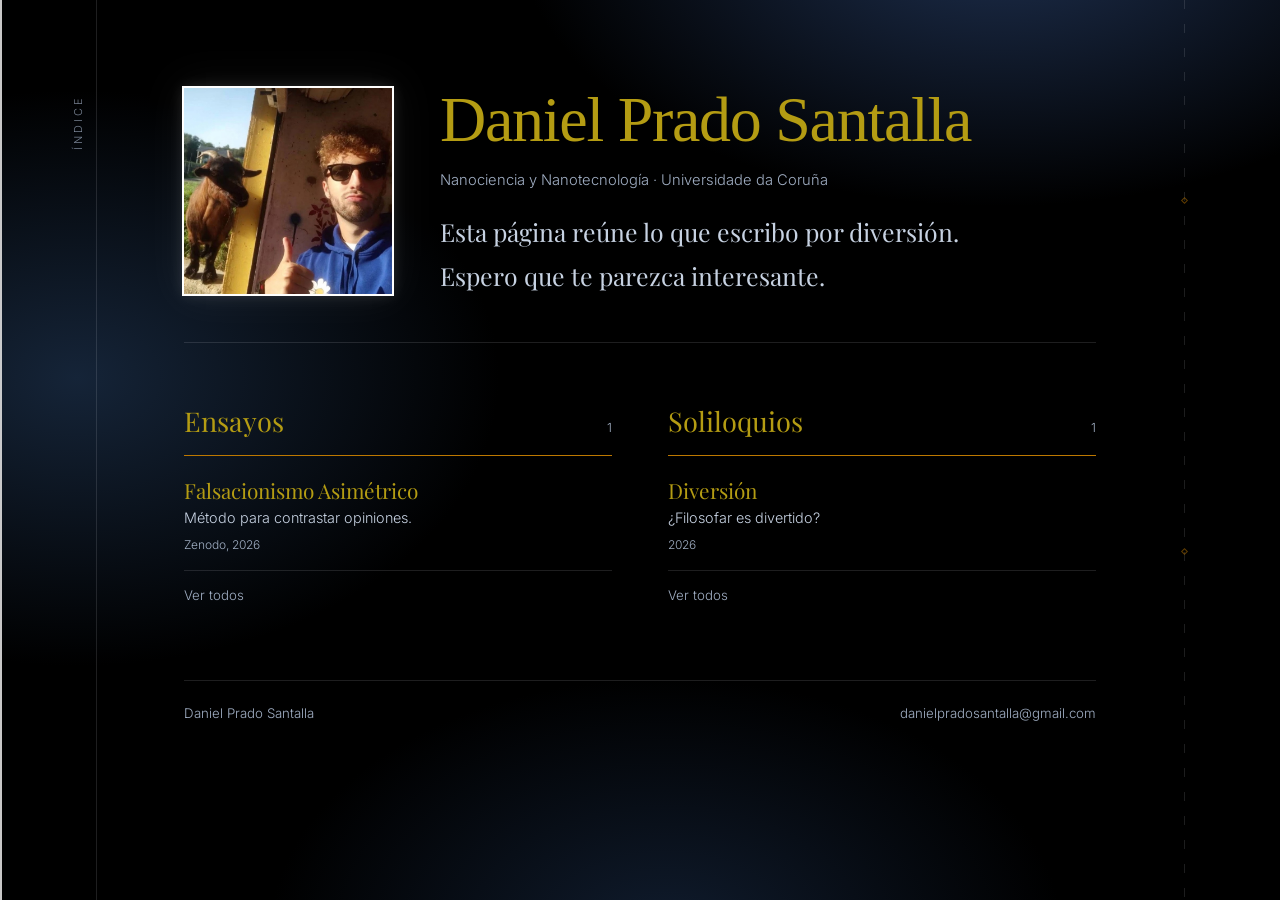
==== index.html @ 39d65ee4 "Add files via upload" ====
<!DOCTYPE html>
<html lang="es">
<head>
<meta charset="utf-8">
<meta name="viewport" content="width=device-width, initial-scale=1">
<title>Daniel Prado Santalla</title>
<meta name="description" content="Ensayos y soliloquios de Daniel Prado Santalla.">

<!-- Icono de la pestaña -->
<link rel="icon" href="favicon-32.png" sizes="32x32" type="image/png">
<link rel="icon" href="favicon.png" sizes="256x256" type="image/png">
<link rel="apple-touch-icon" href="favicon.png">

<!-- Tarjeta que se ve al compartir el enlace. Cuando publiques la web,
     sustituye https://danipradoweb.github.io por su dirección real en las tres líneas. -->
<meta property="og:type" content="website">
<meta property="og:title" content="Daniel Prado Santalla">
<meta property="og:description" content="Ensayos y soliloquios de Daniel Prado Santalla.">
<meta property="og:image" content="https://danipradoweb.github.io/foto.jpg">
<meta property="og:url" content="https://danipradoweb.github.io/">
<meta property="og:locale" content="es_ES">
<meta name="twitter:card" content="summary_large_image">
<link rel="preconnect" href="https://fonts.googleapis.com">
<link rel="preconnect" href="https://fonts.gstatic.com" crossorigin>
<link href="https://fonts.googleapis.com/css2?family=Playfair+Display:wght@400;500&family=Inter:wght@300;400&display=swap" rel="stylesheet">
<link rel="stylesheet" href="estilo.css">
</head>
<body>
<div id="luz"></div>
<div class="margenes" aria-hidden="true">
  <span class="izq"></span>
  <span class="rotulo">ÍNDICE</span>
  <span class="der"></span>
  <span class="punto a"></span>
  <span class="punto b"></span>
</div>
<div class="marco">

  <header class="portada">
    <div class="retrato"><img src="foto.jpg" alt="Daniel Prado Santalla"></div>
    <div>
      <h1 class="nombre">Daniel Prado Santalla</h1>
      <p class="oficio">Nanociencia y Nanotecnología · Universidade da Coruña</p>
      <p class="lema">Esta página reúne lo que escribo por diversión. </p>
      <p class="lema">Espero que te parezca interesante.</p>
    </div>
  </header>

  <div class="patio">

    <section>
      <a class="puerta" href="ensayos.html"><h2>Ensayos</h2><span class="cuenta">1</span></a>

      <a class="obra" href="https://doi.org/10.5281/zenodo.19446046" target="_blank" rel="noopener">
        <span class="titulo">Falsacionismo Asimétrico</span>
        <span class="glosa">Método para contrastar opiniones.</span>
        <span class="anno">Zenodo, 2026</span>
      </a>

      <a class="todos" href="ensayos.html">Ver todos</a>
    </section>

    <section>
      <a class="puerta" href="soliloquios.html"><h2>Soliloquios</h2><span class="cuenta">1</span></a>

      <a class="obra" href="diversion.html">
        <span class="titulo">Diversión</span>
        <span class="glosa">¿Filosofar es divertido?</span>
        <span class="anno">2026</span>
      </a>

      <a class="todos" href="soliloquios.html">Ver todos</a>
    </section>

  </div>

  <!-- ===========================================================
       SECCIÓN DE VÍDEOS. Cuando tengas el canal, saca este bloque
       de entre los comentarios y cámbiale la dirección.
       Para que quede bien, muévelo dentro de <div class="patio">.
  <section>
    <a class="puerta" href="https://www.youtube.com/@TUCANAL" target="_blank" rel="noopener"><h2>Vídeos</h2></a>
  </section>
       =========================================================== -->


  <footer class="pie">
    <span>Daniel Prado Santalla</span>
    <a href="mailto:danielpradosantalla@gmail.com">danielpradosantalla@gmail.com</a>
  </footer>

</div>
<script src="pagina.js"></script>
</body>
</html>
---- estilo.css ----
/* =================================================================
   1. VARIABLES — cambiando estas líneas cambia toda la web
   ================================================================= */
:root{
  --fondo:#000000;      /* azul de fondo */
  --tinta:#b49c13;      /* títulos y texto principal */
  --tinta2:#c7d2e2;     /* descripciones */
  --gris:#a0aec3;       /* años, contadores, texto menor */
  --ambar:#bd7800;      /* enlaces y acentos */
  --raya:rgba(241,244,249,.12);   /* líneas de separación */
  --ancho:62rem;        /* ancho máximo del contenido */
  --franja:6rem;        /* separación de las franjas blancas */
  color-scheme:dark;
}

*{box-sizing:border-box}

body{
  margin:0; color:var(--tinta);
  font-family:"Inter",system-ui,sans-serif; font-weight:300; line-height:1.65;
  background:var(--fondo);
  background-image:
    radial-gradient(52rem 30rem at 78% -8%, #1E3050 0%, transparent 58%),
    radial-gradient(44rem 30rem at 6% 42%, #152438 0%, transparent 60%),
    radial-gradient(40rem 26rem at 52% 104%, #101C2E 0%, transparent 62%);
  background-attachment:fixed;
}

/* =================================================================
   2. DECORACIÓN — resplandor del cursor y reglas de los márgenes
   ================================================================= */
/*#luz{position:fixed; inset:0; pointer-events:none; z-index:0;
  background:radial-gradient(3rem 3rem at var(--x,-999px) var(--y,-999px),
    rgba(224,164,94,.16), transparent 70%)}*/

.margenes{position:fixed; inset:0; pointer-events:none; z-index:0; display:none}
@media(min-width:78rem){ .margenes{display:block} }

/* línea continua a la izquierda, con el rótulo vertical */
.margenes .izq{position:absolute; top:0; bottom:0;
  left:calc(50% - var(--ancho)/2 - 3rem); width:1px; background:var(--raya)}
.margenes .rotulo{position:absolute; top:6rem;
  left:calc(50% - var(--ancho)/2 - 4.6rem);
  writing-mode:vertical-rl; transform:rotate(180deg);
  font-size:.68rem; letter-spacing:.28em; color:var(--gris); opacity:.75}

/* línea de trazos a la derecha, como una regla */
.margenes .der{position:absolute; top:0; bottom:0;
  left:calc(50% + var(--ancho)/2 + 3rem); width:1px;
  background:repeating-linear-gradient(to bottom,
    var(--raya) 0 .55rem, transparent .55rem 1.5rem)}
.margenes .punto{position:absolute; width:5px; height:5px; border:1px solid var(--ambar);
  opacity:.5; left:calc(50% + var(--ancho)/2 + 3rem - 2px); transform:rotate(45deg)}
.margenes .punto.a{top:22%} .margenes .punto.b{top:61%}

/* franjas blancas verticales, por fuera de las líneas de decoración */
.margenes .izq::before,
.margenes .der::after{
  content:""; position:absolute; top:0; bottom:0; width:2px;
  background:rgba(224, 223, 223, 0.896);
}
.margenes .izq::before{left:calc(var(--franja) * -1)}
.margenes .der::after{left:var(--franja)}

.marco{position:relative; z-index:1; max-width:var(--ancho); margin:0 auto;
  padding:5.5rem 2.5rem 7rem}

/* =================================================================
   3. PORTADA
   ================================================================= */
.portada{display:grid; grid-template-columns:13rem 1fr; gap:3rem; align-items:center;
  padding-bottom:3rem; border-bottom:1px solid var(--raya)}
.retrato img{width:100%; display:block; /*aspect-ratio:1/1; object-fit:cover; object-position:50% 30%;*/
  box-shadow:0 0 0 2px rgb(255, 255, 254),
             0 0 14px 1px rgba(255,255,255,.14),
             0 0 42px 6px rgba(255,255,255,.05)}
.nombre{font-family:"Times New Roman",Times,Georgia,serif; font-weight:400; font-size:4rem;
  line-height:1; letter-spacing:-.02em; margin:0 0 1rem}
.oficio{margin:0 0 1.4rem; color:var(--gris); font-size:.92rem}
.lema{font-family:"Playfair Display",Times,serif; font-weight:400; font-size:1.55rem;
  line-height:1.4; margin:0; max-width:26em; color:var(--tinta2)}
.lema + .lema{margin-top:.6rem}

.patio{display:grid; grid-template-columns:1fr 1fr; gap:3.5rem; margin-top:3.5rem}

/* cabecera de sección: enlaza a su página */
.puerta{display:flex; align-items:baseline; gap:.7rem; text-decoration:none; color:inherit;
  padding-bottom:.7rem; margin-bottom:.4rem; border-bottom:1px solid var(--ambar)}
.puerta h2{font-family:"Playfair Display",Times,serif; font-weight:400; font-size:1.7rem;
  margin:0; transition:color .2s ease}
.puerta:hover h2{color:var(--ambar)}
.puerta .cuenta{margin-left:auto; color:var(--gris); font-size:.78rem}
.puerta:focus-visible{outline:2px solid var(--ambar); outline-offset:5px}

/* =================================================================
   4. ENTRADAS (listas de obras)
   ================================================================= */
.obra{display:block; text-decoration:none; color:inherit; padding:.95rem 0;
  border-bottom:1px solid var(--raya)}
.titulo{font-family:"Playfair Display",Times,serif; font-size:1.3rem; font-weight:400;
  line-height:1.25; display:block; transition:color .2s ease}
.obra:hover .titulo{color:var(--ambar)}
.glosa{display:block; color:var(--tinta2); font-size:.9rem; margin-top:.15rem}
.anno{display:block; color:var(--gris); font-size:.75rem; margin-top:.35rem}
.obra:focus-visible{outline:2px solid var(--ambar); outline-offset:4px}
.todos{display:inline-block; margin-top:.9rem; color:var(--gris); font-size:.83rem;
  text-decoration:none}
.todos:hover{color:var(--ambar)}


/* aparición suave de las entradas al entrar en pantalla.
   La clase la pone pagina.js: si el JavaScript falla, todo se ve igualmente. */
.aparece{opacity:0; transform:translateY(3.2rem);
  transition:opacity 1.1s ease, transform 1.1s cubic-bezier(.16,.84,.28,1)}
.aparece.visible{opacity:1; transform:none}
@media(prefers-reduced-motion:reduce){
  .aparece{opacity:1; transform:none; transition:none}
}

/* =================================================================
   5. PÁGINAS DE SECCIÓN (ensayos, soliloquios)
   ================================================================= */
.volver{display:inline-block; color:var(--gris); text-decoration:none; font-size:.85rem;
  margin-bottom:3rem}
.volver:hover{color:var(--ambar)}
.titulo-seccion{font-family:"Playfair Display",Times,serif; font-weight:400;
  font-size:3rem; margin:0 0 .4rem; line-height:1.05}
.intro{color:var(--gris); font-size:.95rem; margin:0 0 2.5rem; max-width:34em}

.buscador{position:relative; margin-bottom:2rem; max-width:34rem}
.buscador input{width:100%; background:transparent; border:0;
  border-bottom:1px solid var(--raya); color:var(--tinta); font-family:inherit;
  font-size:1.05rem; font-weight:300; padding:.8rem 0 .8rem 1.7rem; outline:none;
  transition:border-color .25s ease}
.buscador input:focus{border-color:var(--ambar)}
.buscador input::placeholder{color:var(--gris)}
.lupa{position:absolute; left:0; top:.85rem; color:var(--gris)}
.cuantos{color:var(--gris); font-size:.8rem; margin:.7rem 0 0}
.vacio{color:var(--gris); padding:2rem 0; display:none}

/* =================================================================
   6. PÁGINAS DE TEXTO (soliloquios)
   ================================================================= */
.titulo-texto{font-family:"Playfair Display",Times,serif; font-weight:400;
  font-size:3rem; line-height:1.05; margin:0 0 .4rem}
.fecha{color:var(--gris); font-size:.85rem; margin:0 0 3rem}
.texto{max-width:52rem; font-size:1.06rem; line-height:1.75; color:var(--tinta2)}
.texto p{margin:0 0 1.5rem; text-align:justify; hyphens:none}
.texto p.cadena{margin:2.6rem 0; text-align:center; letter-spacing:.03em;
  font-family:"Playfair Display",Times,serif; font-size:1.15rem; color:var(--tinta)}
.cadena s{text-decoration-thickness:1px}
.interlocutor{margin:2.2rem 0; padding-left:1.3rem; border-left:1px solid var(--ambar);
  color:var(--gris)}
.interlocutor p{margin:0}


/* pie de página */
.pie{display:flex; justify-content:space-between; gap:1rem 2rem; flex-wrap:wrap;
  margin-top:4.5rem; padding-top:1.4rem; border-top:1px solid var(--raya);
  color:var(--gris); font-size:.83rem}
.pie a{color:var(--gris); text-decoration:none}
.pie a:hover{color:var(--ambar)}

/* =================================================================
   7. PANTALLAS PEQUEÑAS
   ================================================================= */
@media(prefers-reduced-motion:reduce){*{transition:none !important}}

/* tabletas y ventanas medianas */
@media(max-width:52rem){
  .marco{padding:3.5rem 1.4rem 5rem}
  .portada{grid-template-columns:9rem 1fr; gap:1.5rem}
  .nombre{font-size:2.3rem}
  .lema{font-size:1.2rem}
  .patio{grid-template-columns:1fr; gap:2.5rem; margin-top:2.5rem}
  .titulo-seccion,.titulo-texto{font-size:2.2rem}
  .texto{font-size:1rem}
}

/* por debajo de este ancho, justificar deja huecos feos: texto a bandera */
@media(max-width:44rem){
  .texto p{text-align:left}
}

/* móviles: la cabecera se apila y todo encoge */
@media(max-width:34rem){
  .marco{padding:2.5rem 1.1rem 4rem}
  .pie{font-size:.78rem; margin-top:3rem}
  .portada{grid-template-columns:1fr; gap:1.3rem; padding-bottom:2rem}
  .retrato{max-width:9.5rem}
  .nombre{font-size:2rem; line-height:1.06}
  .oficio{margin-bottom:1rem}
  .lema{font-size:1.1rem; line-height:1.45}
  .titulo-seccion,.titulo-texto{font-size:1.85rem}
  .puerta h2{font-size:1.45rem}
  .titulo{font-size:1.15rem}
  .texto{font-size:1.05rem; line-height:1.72}
  .texto p.cadena{font-size:1rem; text-align:left; letter-spacing:0}
}
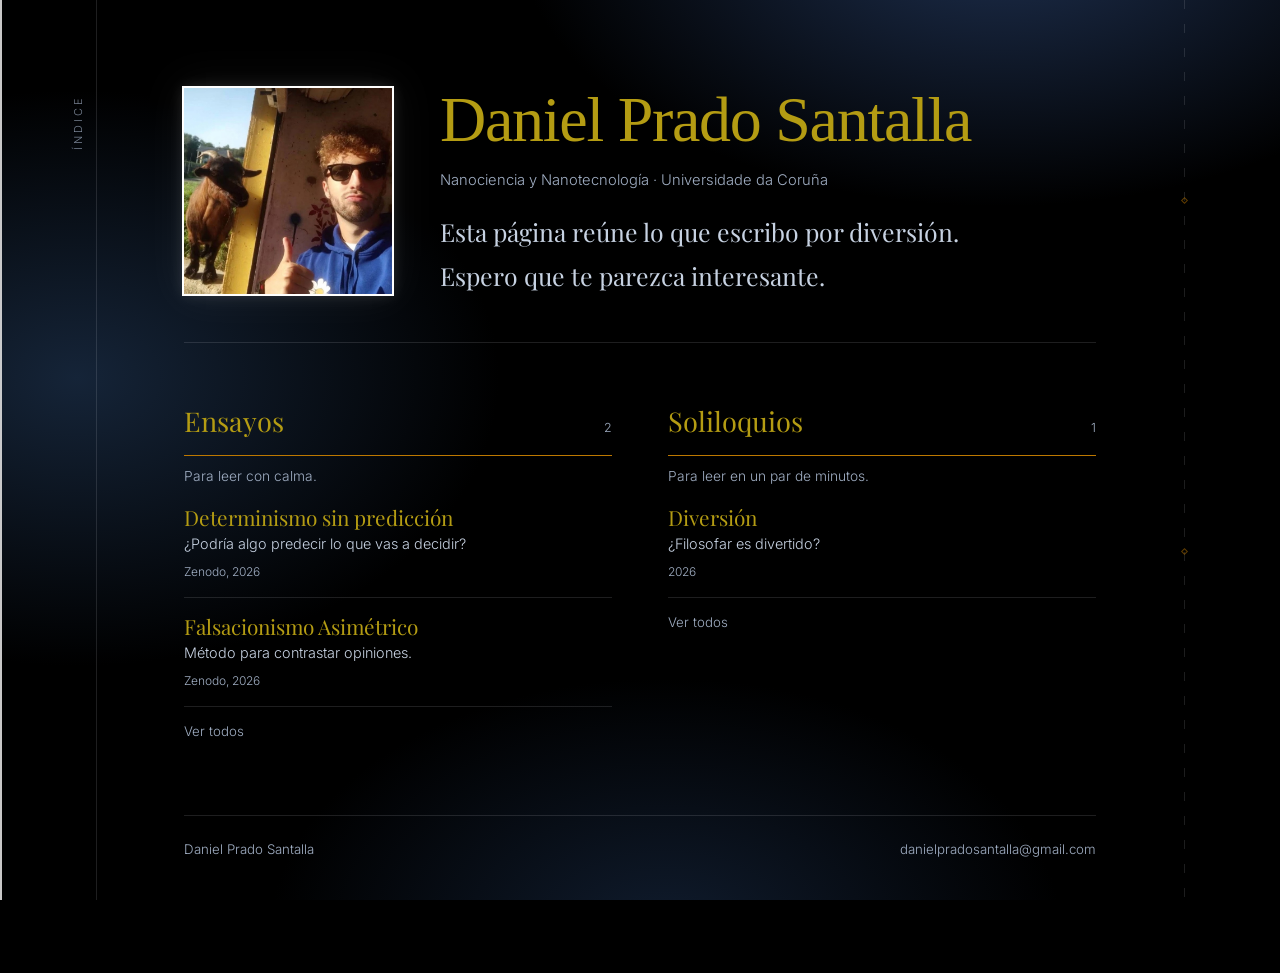
==== commit 1894944b: "Añade determinismo sin predicción" ====
--- a/index.html
+++ b/index.html
@@ -48,8 +48,19 @@
 
   <div class="patio">
 
+    <!-- En la portada solo sale lo que escribas aquí a mano: el más
+         reciente arriba. Con dos o tres por sección es suficiente;
+         el resto queda en su página. -->
+
     <section>
-      <a class="puerta" href="ensayos.html"><h2>Ensayos</h2><span class="cuenta">1</span></a>
+      <a class="puerta" href="ensayos.html"><h2>Ensayos</h2><span class="cuenta">2</span></a>
+      <p class="resumen">Para leer con calma.</p>
+
+      <a class="obra" href="https://doi.org/10.5281/zenodo.23628926" target="_blank" rel="noopener">
+        <span class="titulo">Determinismo sin predicción</span>
+        <span class="glosa">¿Podría algo predecir lo que vas a decidir?</span>
+        <span class="anno">Zenodo, 2026</span>
+      </a>
 
       <a class="obra" href="https://doi.org/10.5281/zenodo.19446046" target="_blank" rel="noopener">
         <span class="titulo">Falsacionismo Asimétrico</span>
@@ -62,6 +73,7 @@
 
     <section>
       <a class="puerta" href="soliloquios.html"><h2>Soliloquios</h2><span class="cuenta">1</span></a>
+      <p class="resumen">Para leer en un par de minutos.</p>
 
       <a class="obra" href="diversion.html">
         <span class="titulo">Diversión</span>
--- a/estilo.css
+++ b/estilo.css
@@ -91,6 +91,9 @@
 .puerta:hover h2{color:var(--ambar)}
 .puerta .cuenta{margin-left:auto; color:var(--gris); font-size:.78rem}
 .puerta:focus-visible{outline:2px solid var(--ambar); outline-offset:5px}
+
+/* frase breve bajo la cabecera de cada sección, en la portada */
+.resumen{margin:.55rem 0 .1rem; color:var(--gris); font-size:.86rem}
 
 /* =================================================================
    4. ENTRADAS (listas de obras)
